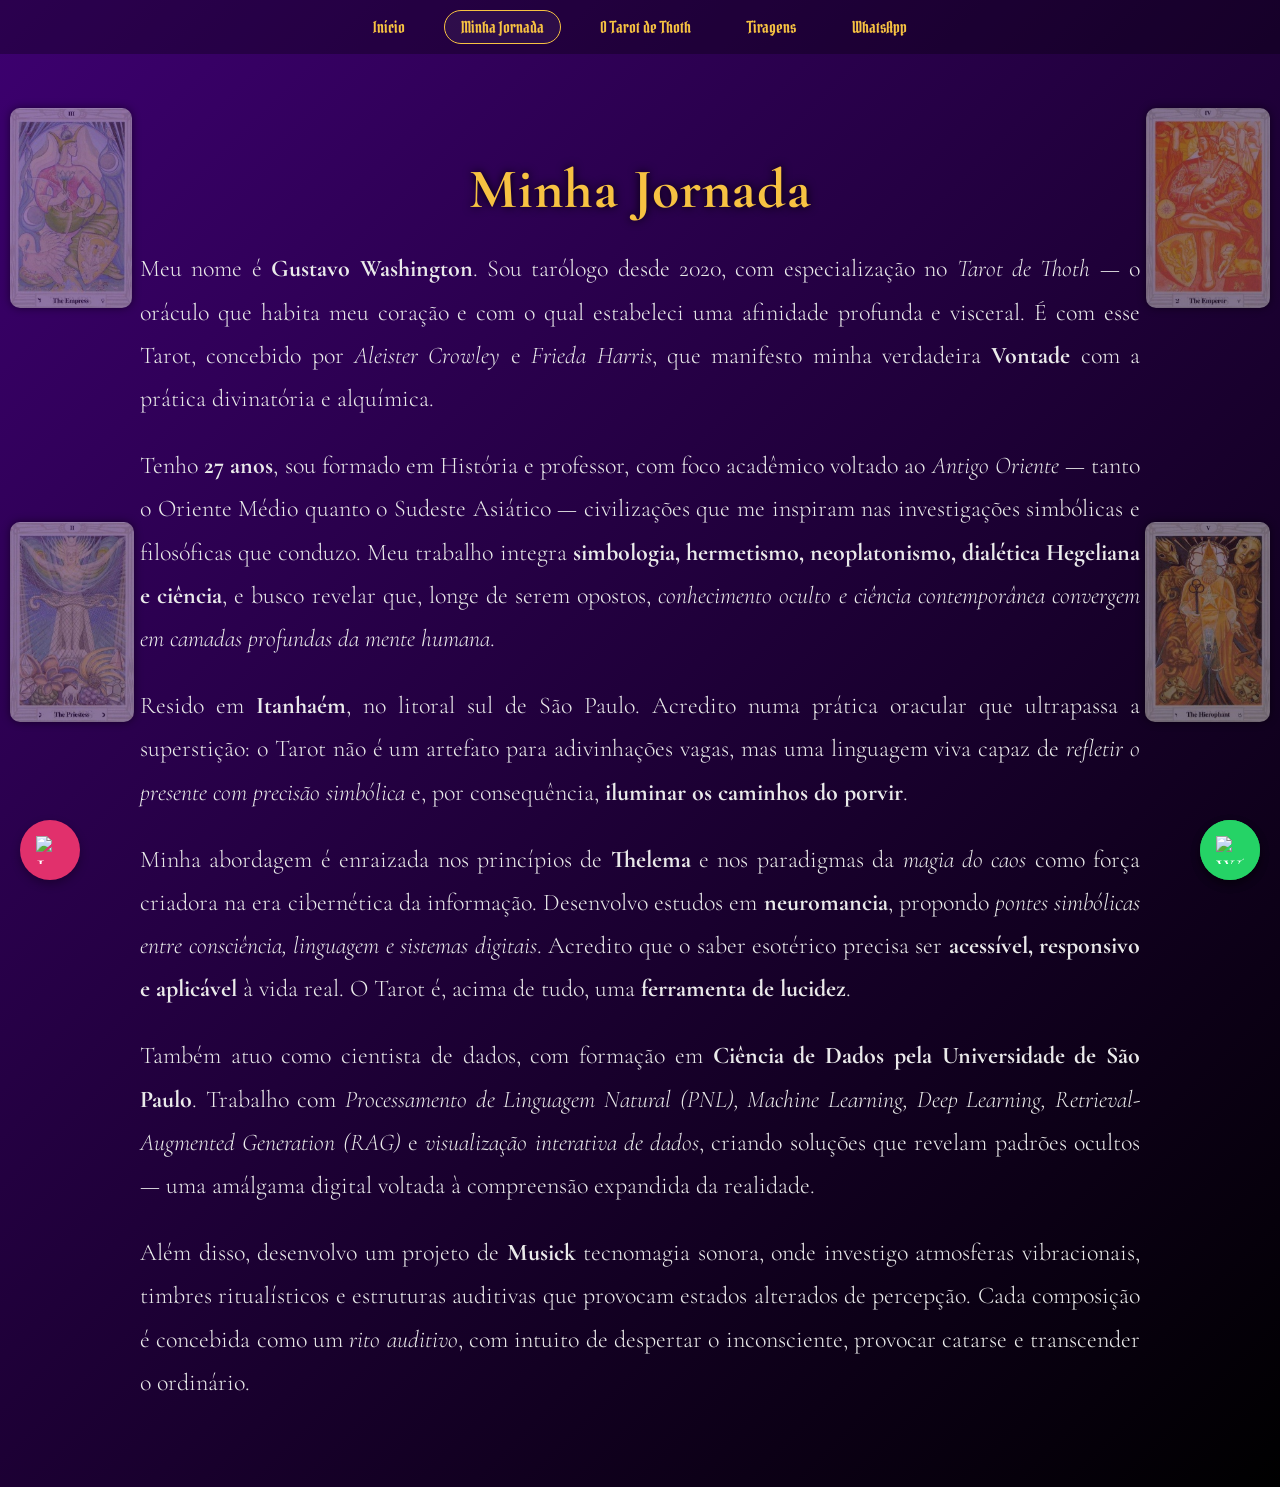
==== bio.html @ aea4716e "primeiro deploy do site de tarot" ====
<!DOCTYPE html>
<html lang="pt-BR">
<head>
  <meta charset="UTF-8" />
  <link rel="icon" type="image/x-icon" href="favicon.ico">
  <meta name="viewport" content="width=device-width, initial-scale=1.0"/>
  <link rel="stylesheet" href="https://fonts.googleapis.com/css2?family=Pirata+One&display=swap">
  <link href="https://fonts.googleapis.com/css2?family=Cormorant+Garamond:wght@400;600&display=swap" rel="stylesheet">
  <title>Minha Jornada | Tarot de Thoth</title>
  <link rel="stylesheet" href="style.css" />
</head>
<body class="bg">

  <!-- Cartas decorativas -->
  <img class="carta esquerda1" src="imagens/3 - A Imperatriz.jpg" alt="A Imperatriz" />
  <img class="carta esquerda2" src="imagens/2 - A Alta Sarcedotisa.jpg" alt="A Sacerdotisa" />
  <img class="carta direita1" src="imagens/4 - O Imperador.jpg" alt="O Imperador" />
  <img class="carta direita2" src="imagens/5 - O Hierofante.jpg" alt="O Hierofante" />

  <!-- Painel de navegação -->
  <header class="top-nav">
    <nav>
      <ul>
        <li><a href="index.html">Início</a></li>
        <li><a href="bio.html" class="ativo">Minha Jornada</a></li>
        <li><a href="tarot-thoth.html">O Tarot de Thoth</a></li>
        <li><a href="tiragens.html">Tiragens</a></li>
        <li><a href="https://wa.me/5513981600695" target="_blank">WhatsApp</a></li>
      </ul>
    </nav>
  </header>

  <main class="conteudo texto-bio">
      <h1>Minha Jornada</h1>
    
      <p>
        Meu nome é <strong>Gustavo Washington</strong>. Sou tarólogo desde 2020, com especialização no <em>Tarot de Thoth</em> — o oráculo que habita meu coração e com o qual estabeleci uma afinidade profunda e visceral. É com esse Tarot, concebido por <em>Aleister Crowley</em> e <em>Frieda Harris</em>, que manifesto minha verdadeira <strong>Vontade</strong> com a prática divinatória e alquímica.
      </p>
    
      <p>
        Tenho <strong>27 anos</strong>, sou formado em História e professor, com foco acadêmico voltado ao <em>Antigo Oriente</em> — tanto o Oriente Médio quanto o Sudeste Asiático — civilizações que me inspiram nas investigações simbólicas e filosóficas que conduzo. Meu trabalho integra <strong>simbologia, hermetismo, neoplatonismo, dialética Hegeliana e ciência</strong>, e busco revelar que, longe de serem opostos, <em>conhecimento oculto e ciência contemporânea convergem em camadas profundas da mente humana</em>.
      </p>
    
      <p>
        Resido em <strong>Itanhaém</strong>, no litoral sul de São Paulo. Acredito numa prática oracular que ultrapassa a superstição: o Tarot não é um artefato para adivinhações vagas, mas uma linguagem viva capaz de <em>refletir o presente com precisão simbólica</em> e, por consequência, <strong>iluminar os caminhos do porvir</strong>.
      </p>
    
      <p>
        Minha abordagem é enraizada nos princípios de <strong>Thelema</strong> e nos paradigmas da <em>magia do caos</em> como força criadora na era cibernética da informação. Desenvolvo estudos em <strong>neuromancia</strong>, propondo <em>pontes simbólicas entre consciência, linguagem e sistemas digitais</em>. Acredito que o saber esotérico precisa ser <strong>acessível, responsivo e aplicável</strong> à vida real. O Tarot é, acima de tudo, uma <strong>ferramenta de lucidez</strong>.
      </p>
    
      <p>
        Também atuo como cientista de dados, com formação em <strong>Ciência de Dados pela Universidade de São Paulo</strong>. Trabalho com <em>Processamento de Linguagem Natural (PNL), Machine Learning, Deep Learning, Retrieval-Augmented Generation (RAG)</em> e <em>visualização interativa de dados</em>, criando soluções que revelam padrões ocultos — uma amálgama digital voltada à compreensão expandida da realidade.
      </p>
    
      <p>
        Além disso, desenvolvo um projeto de <strong>Musick</strong> tecnomagia sonora, onde investigo atmosferas vibracionais, timbres ritualísticos e estruturas auditivas que provocam estados alterados de percepção. Cada composição é concebida como um <em>rito auditivo</em>, com intuito de despertar o inconsciente, provocar catarse e transcender o ordinário.
      </p>
      <a href="https://wa.me/5513981600695" class="whatsapp-float" target="_blank">📱</a>
  <a href="https://wa.me/5513981600695" class="whatsapp-float" target="_blank" aria-label="WhatsApp">
    <img src="https://cdn.jsdelivr.net/gh/simple-icons/simple-icons/icons/whatsapp.svg" alt="WhatsApp" style="width: 28px; height: 28px;" />
  </a>
  <a href="http://instagram.com/gugatwos" class="instagram-float" target="_blank" aria-label="Instagram">
    <img src="https://cdn.jsdelivr.net/gh/simple-icons/simple-icons/icons/instagram.svg" alt="Instagram" style="width: 28px; height: 28px;" />
  </a>
</body>
</html>
---- style.css ----
body.bg {
  margin: 0;
  padding: 0;
  background: linear-gradient(135deg, #3d0070, #000);
  color: #eee;
  font-family: 'Pirata One', cursive;
  overflow-x: hidden;
}

.conteudo {
  max-width: 600px;
  margin: 0 auto;
  padding: 1rem 1rem;
  text-align: center;
  position: relative;
}

h1 {
  font-size: 3.5rem;
  color: #f7c242;
  margin-bottom: 1rem;
  letter-spacing: 1px;
  text-shadow: 0 0 10px #000;
}

p {
  font-size: 3rem;
  margin-bottom: 1rem;
  color: #dcdcdc;
  font-weight: 300;
}

nav ul {
  list-style: none;
  padding: 0;
  margin-top: 1.5rem;
}

nav li {
  margin: 1.2rem 0;
}

nav a {
  color: #f7c242;
  font-size: 1.1rem;
  text-decoration: none;
  padding: 0.5rem 1.2rem;
  border-radius: 30px;
  border: 1px solid #f7c242;
  background: transparent;
  transition: all 0.9s ease;
  display: inline-block;
  font-weight: 500;
  margin: 0.1rem;
}

nav a:hover {
  background: #f7c242;
  color: #000;
  transform: scale(1.03);
}

.frase-impacto {
  font-size: 1.1rem;
  color: #ffffff;
  margin-bottom: 2rem;
  line-height: 1.6;
}

.simbolo-central {
  width: 90px;
  opacity: 0.6;
  margin: 1rem auto -1rem auto;
  display: block;
}

.carta {
  position: absolute;
  width: auto;
  height: 200px;
  opacity: 0.5;
  border-radius: 10px;
  z-index: 0;
  filter: drop-shadow(0 0 4px #000);
}

.esquerda1 { top: 12%; left: 10px; }
.esquerda2 { top: 58%; left: 10px; }

.direita1 { top: 12%; right: 10px; }
.direita2 { top: 58%; right: 10px; }

.top-nav {
  width: 100%;
  background-color: rgba(0, 0, 0, 0.3);
  padding: 0.5rem 0;
  text-align: center;
  position: relative;
  z-index: 2;
}

.top-nav nav ul {
  margin: 0;
  padding: 0;
  list-style: none;
}

.top-nav nav li {
  display: inline-block;
  margin: 0 0.5rem;
}

.top-nav nav a {
  font-size: 1rem;
  color: #f7c242;
  padding: 0.4rem 1rem;
  border: 1px solid transparent;
  border-radius: 20px;
  transition: all 0.4s ease;
}

.top-nav nav a:hover {
  background-color: #f7c242;
  color: #000;
}

.top-nav nav a.ativo {
  border: 1px solid #f7c242;
  background-color: rgba(255, 255, 255, 0.05);
}

.texto-bio p {
  font-size: 1.1rem;
  color: #ddd;
  margin-bottom: 1.2rem;
  line-height: 1.8;
  text-align: justify;
}

/* Fontes refinadas */
.texto-bio {
  font-family: 'Cormorant Garamond', serif;
  font-weight: 400;
}

.texto-bio p {
  font-size: 1.5rem;
  line-height: 1.8;
  color: #eaeaea;
}

.conteudo.texto-bio {
  padding: 4rem 2rem;
  max-width: 1000px;
  margin: 0 auto;
}

.whatsapp-float {
  position: fixed;
  bottom: 20px;
  right: 20px;
  background-color: #25d366;
  color: white;
  border-radius: 50%;
  width: 60px;
  height: 60px;
  display: flex;
  align-items: center;
  justify-content: center;
  text-decoration: none;
  box-shadow: 0 4px 10px rgba(0,0,0,0.3);
  font-size: 28px;
  z-index: 99;
}

@media (max-width: 768px) {
  .carta {
    display: none;
  }

  .tiragens {
    padding: 2rem 1rem;
  }
}
.tiragens hr {
  border: 0;
  height: 1px;
  background: rgba(255, 255, 255, 0.2);
  margin: 3rem 0;
}

.whatsapp-float {
  position: fixed;
  bottom: 20px;
  right: 20px;
  background-color: #25d366;
  color: white;
  border-radius: 50%;
  width: 60px;
  height: 60px;
  display: flex;
  align-items: center;
  justify-content: center;
  text-decoration: none;
  box-shadow: 0 4px 10px rgba(0,0,0,0.3);
  font-size: 28px;
  z-index: 99;
}

.whatsapp-float:hover::after {
  content: "Vamos realizar uma consulta?";
  position: absolute;
  right: 70px;
  background: #222;
  color: #fff;
  padding: 8px 12px;
  border-radius: 8px;
  font-size: 0.9rem;
  white-space: nowrap;
}

.instagram-float {
  position: fixed;
  bottom: 20px;
  left: 20px;
  background-color: #E1306C;
  color: white;
  border-radius: 50%;
  width: 60px;
  height: 60px;
  display: flex;
  align-items: center;
  justify-content: center;
  text-decoration: none;
  box-shadow: 0 4px 10px rgba(0,0,0,0.3);
  font-size: 28px;
  z-index: 99;
}

.instagram-float:hover::after {
  content: "Me siga no Instagram!";
  position: absolute;
  left: 70px;
  background: #222;
  color: #fff;
  padding: 8px 12px;
  border-radius: 8px;
  font-size: 0.9rem;
  white-space: nowrap;
}

@media (max-width: 768px) {
  .carta {
    display: none;
  }

  .tiragens {
    padding: 2rem 1rem;
  }
}
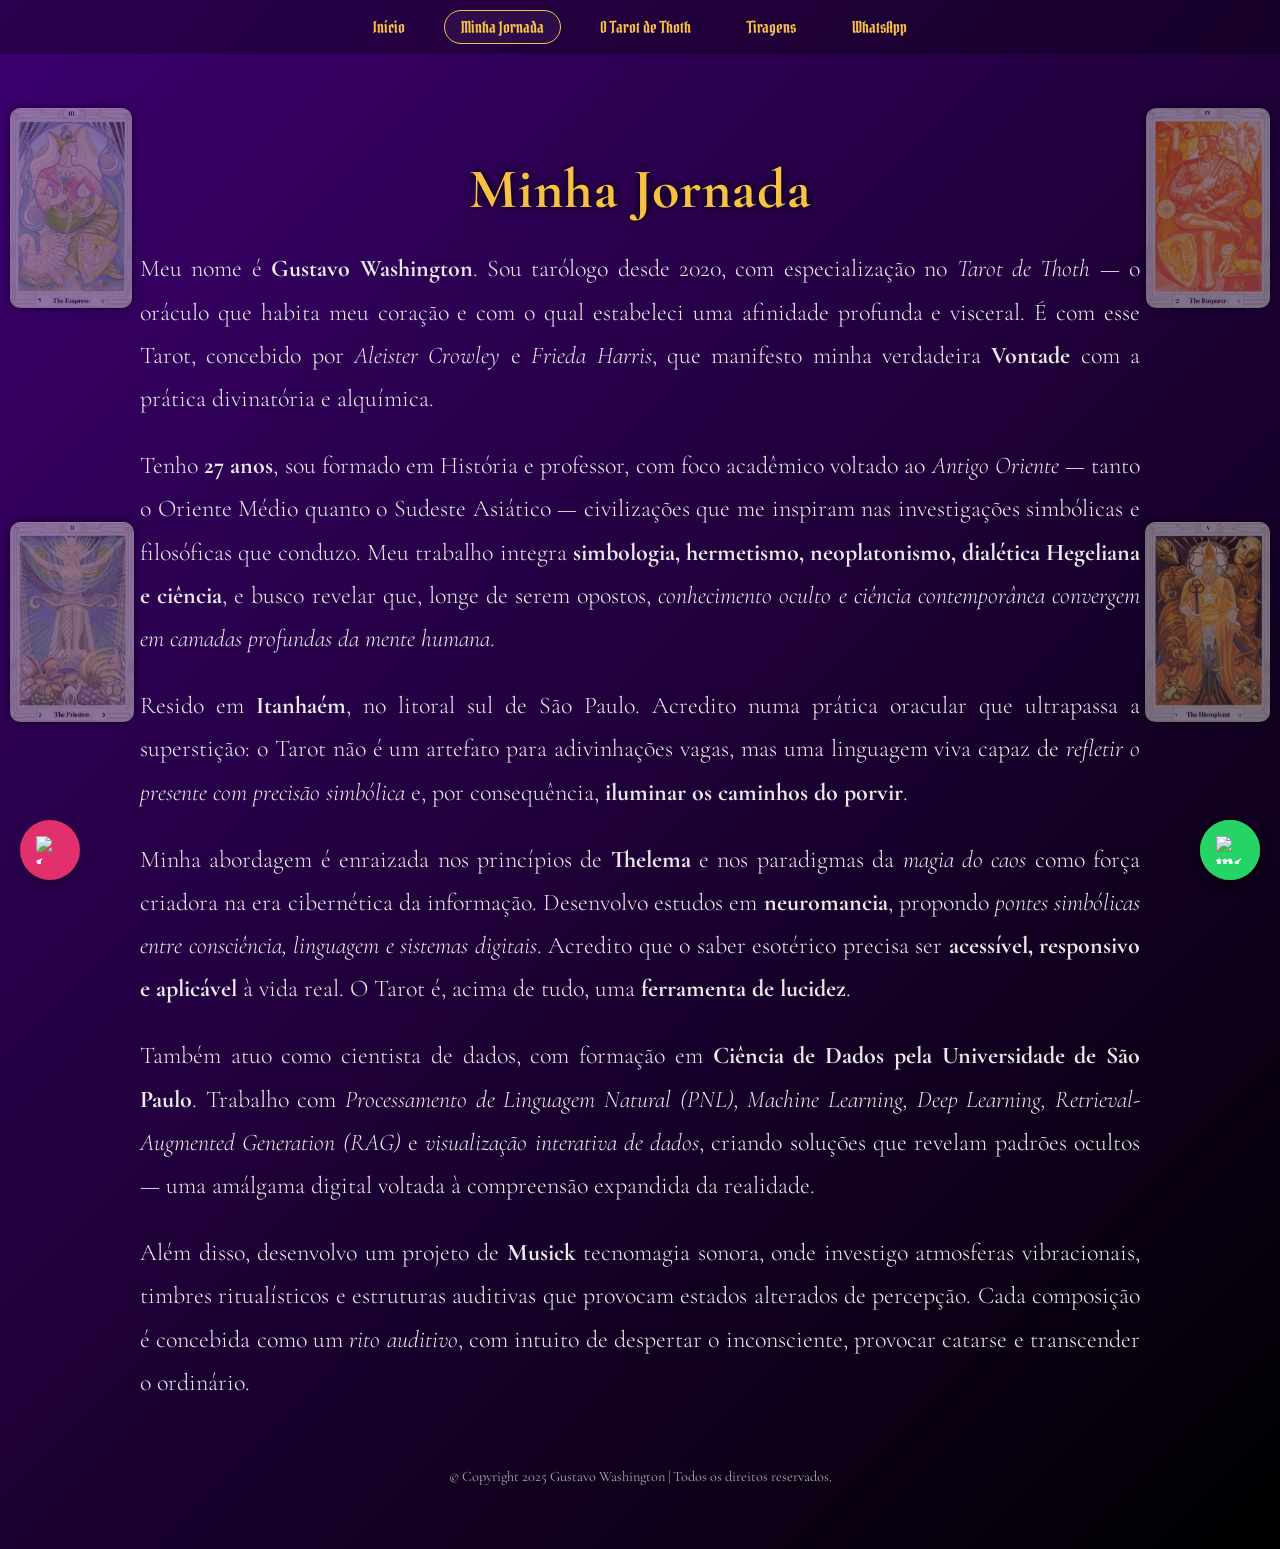
==== commit cae8cdf3: "adiciona rodapé com copyright" ====
--- a/bio.html
+++ b/bio.html
@@ -56,6 +56,10 @@
       <p>
         Além disso, desenvolvo um projeto de <strong>Musick</strong> tecnomagia sonora, onde investigo atmosferas vibracionais, timbres ritualísticos e estruturas auditivas que provocam estados alterados de percepção. Cada composição é concebida como um <em>rito auditivo</em>, com intuito de despertar o inconsciente, provocar catarse e transcender o ordinário.
       </p>
+      <footer style="text-align: center; font-size: 0.9rem; color: #aaa; margin-top: 4rem;">
+        © Copyright 2025 Gustavo Washington | Todos os direitos reservados.
+      </footer>
+      </main>
       <a href="https://wa.me/5513981600695" class="whatsapp-float" target="_blank">📱</a>
   <a href="https://wa.me/5513981600695" class="whatsapp-float" target="_blank" aria-label="WhatsApp">
     <img src="https://cdn.jsdelivr.net/gh/simple-icons/simple-icons/icons/whatsapp.svg" alt="WhatsApp" style="width: 28px; height: 28px;" />
